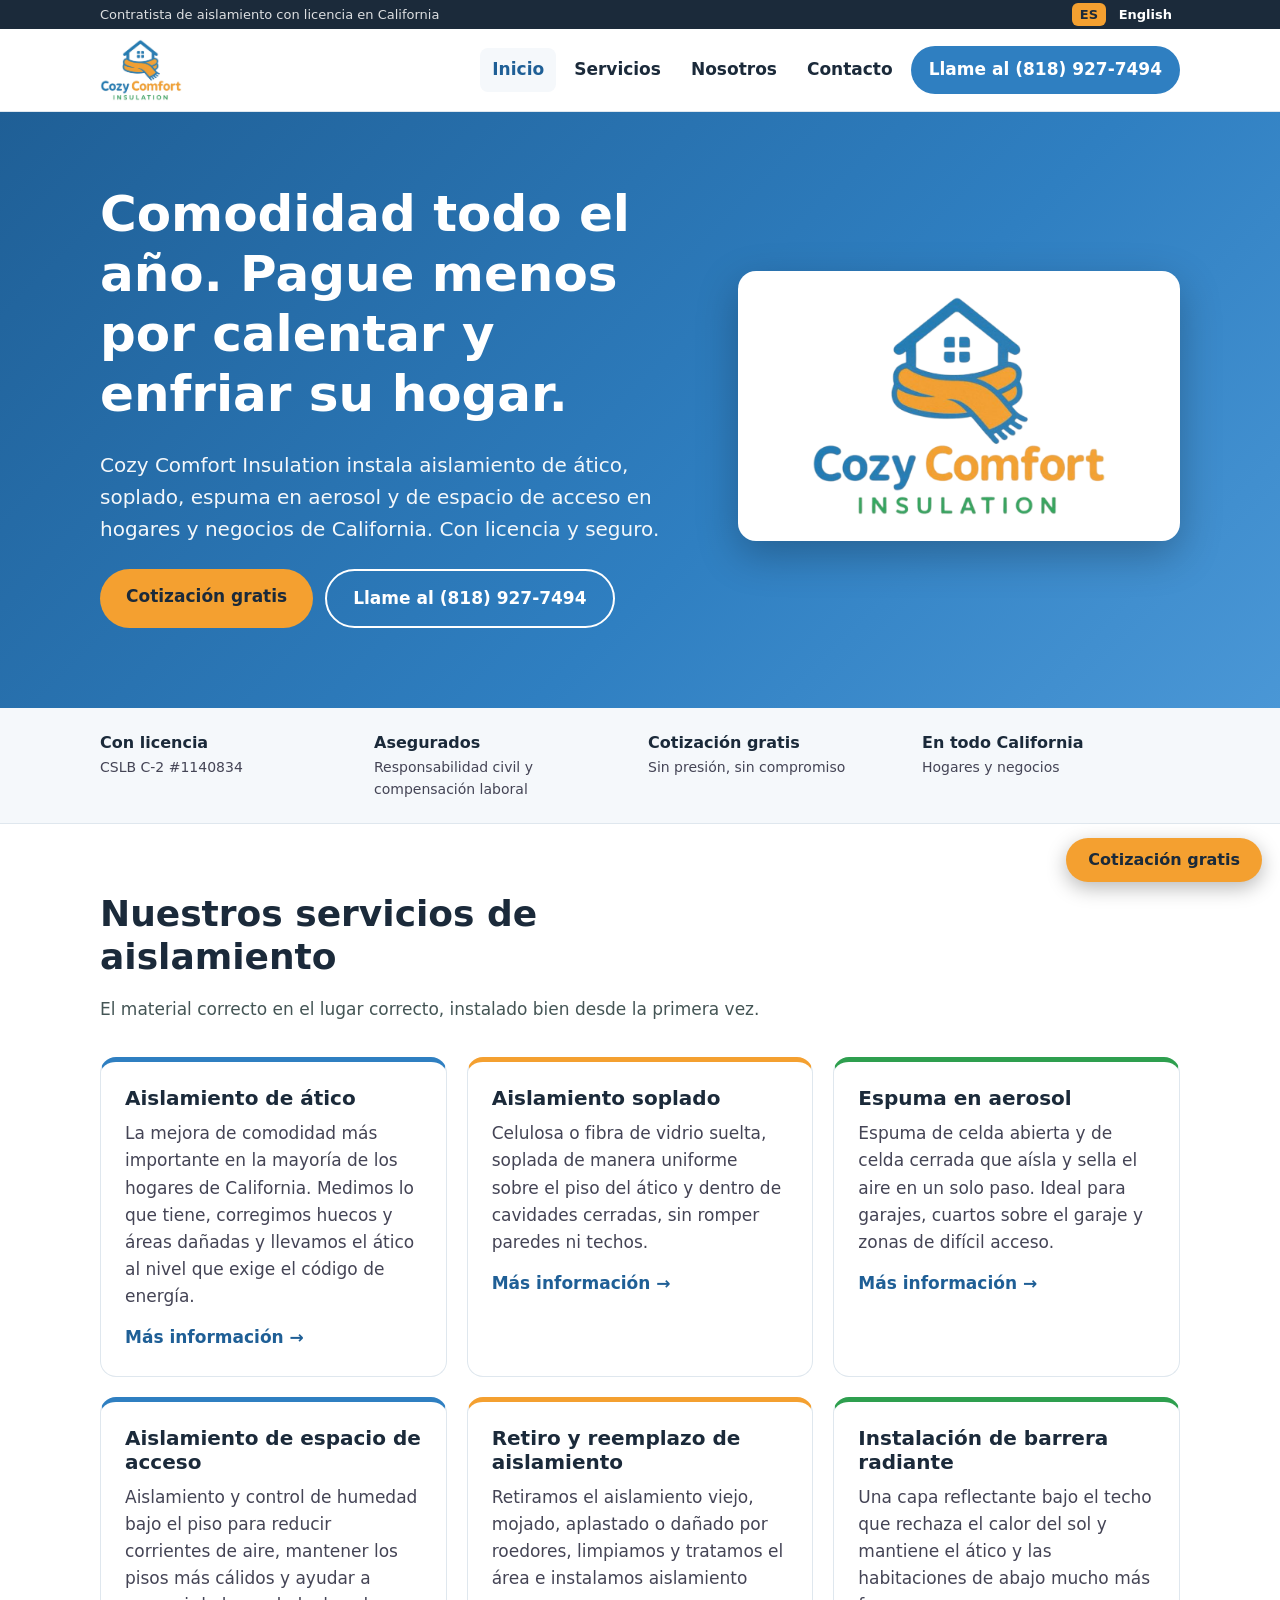
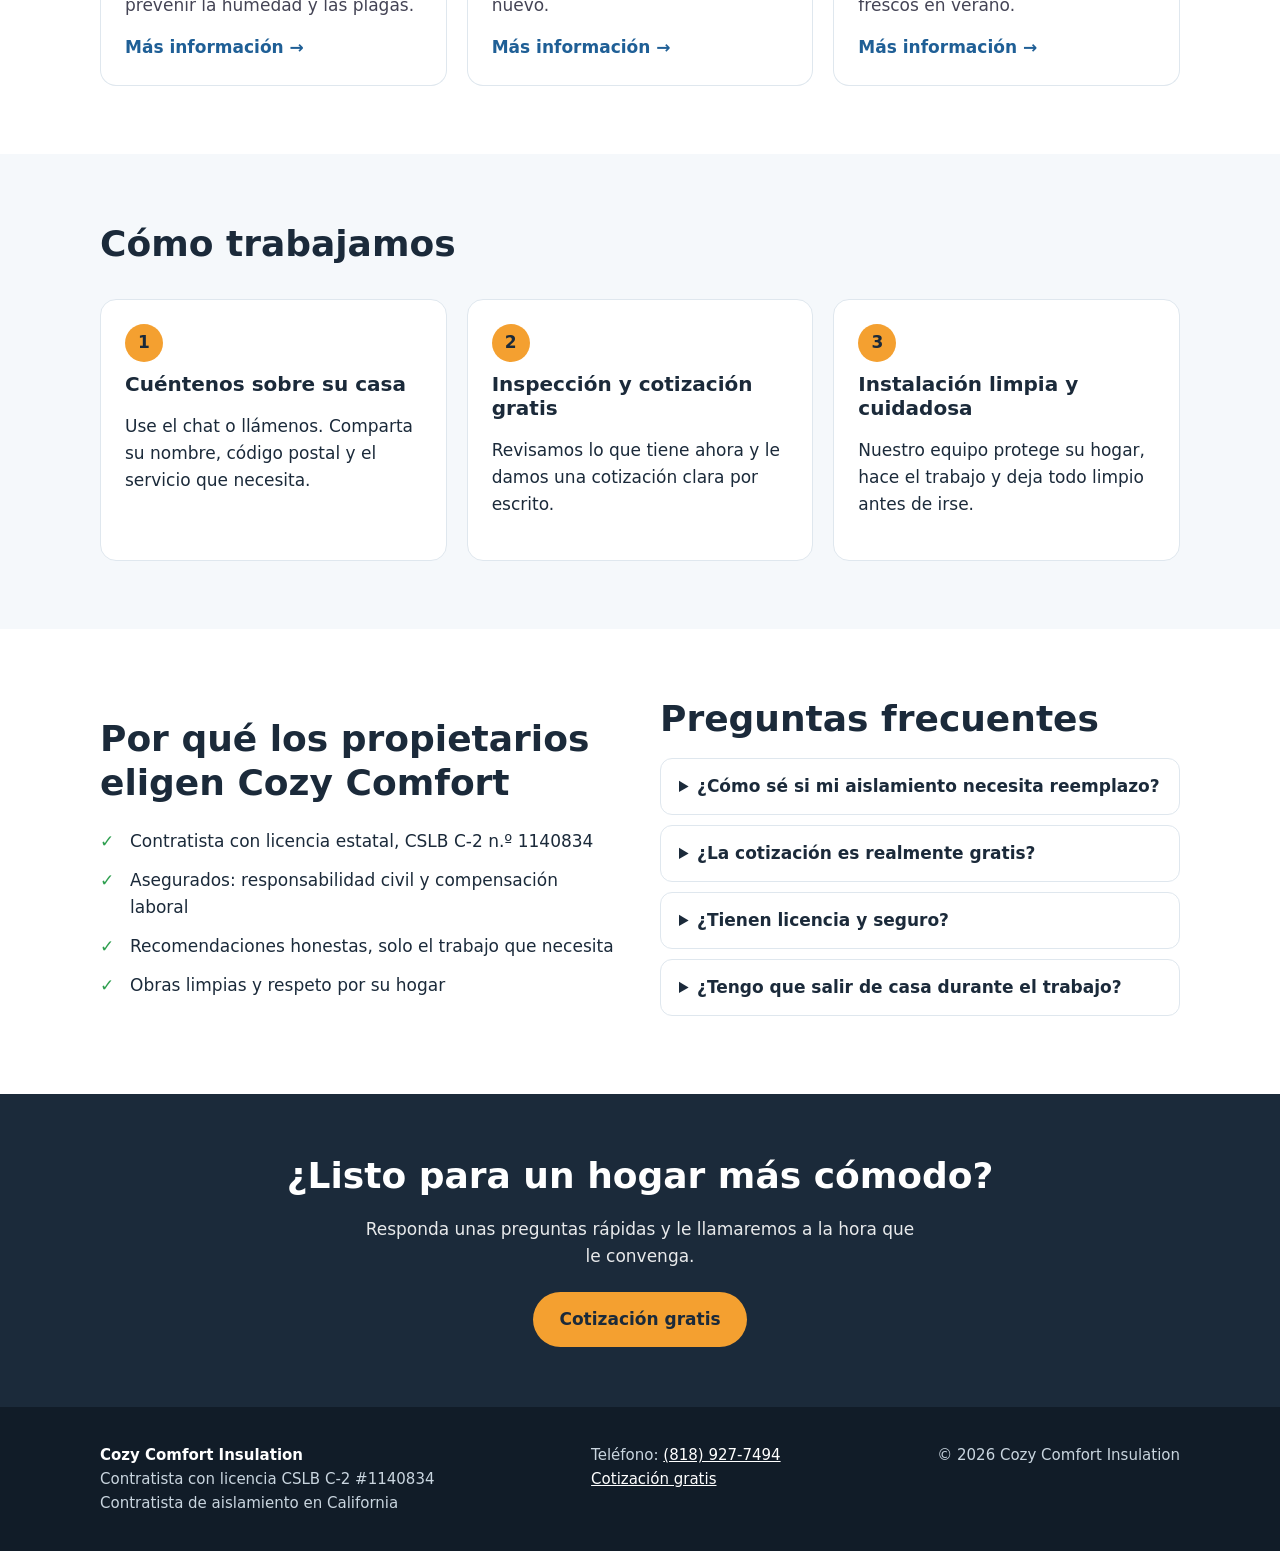
==== docs/es/index.html @ 7306c647 "Cozy Comfort Insulation preview site (noindex)" ====
<!DOCTYPE html><html lang="es"><head><meta charset="utf-8"><meta name="viewport" content="width=device-width,initial-scale=1">
<title>Contratista de aislamiento en California | Cozy Comfort Insulation</title><meta name="description" content="Contratista de aislamiento con licencia en California. Ático, soplado, espuma, espacio de acceso, retiro y barrera radiante. Cotización gratis. Llame al (818) 927-7494."><meta name="robots" content="noindex,nofollow">
<link rel="alternate" hreflang="en" href="../index.html"><link rel="alternate" hreflang="es" href="index.html"><link rel="alternate" hreflang="x-default" href="../index.html">
<link rel="icon" href="../assets/favicon.png"><link rel="apple-touch-icon" href="../assets/favicon-192.png"><link rel="stylesheet" href="../assets/site.css"></head><body>
<div class="lang"><div class="wrap"><span class="l">Contratista de aislamiento con licencia en California</span><span><b>ES</b> <a href="../index.html" hreflang="en" lang="en">English</a></span></div></div>
<header class="top"><div class="wrap"><a class="logo" href="index.html"><img src="../assets/logo.png" alt="Cozy Comfort Insulation" width="130" height="62"></a><nav><a href="index.html" class=on>Inicio</a><a href="services.html">Servicios</a><a href="about.html">Nosotros</a><a href="contact.html">Contacto</a><a class="btn blue" href="tel:+18189277494" style="padding:10px 18px">Llame al (818) 927-7494</a></nav></div></header>

<section class="hero"><div class="wrap"><div>
<h1>Comodidad todo el año. Pague menos por calentar y enfriar su hogar.</h1>
<p class="lead">Cozy Comfort Insulation instala aislamiento de ático, soplado, espuma en aerosol y de espacio de acceso en hogares y negocios de California. Con licencia y seguro.</p>
<div class="acts"><a class="btn" href="#" data-cozy-chat>Cotización gratis</a><a class="btn line" href="tel:+18189277494">Llame al (818) 927-7494</a></div></div>
<div class="card"><img src="../assets/logo.png" alt="Cozy Comfort Insulation" width="300" height="226"></div></div></section>
<div class="trust"><div class="wrap"><div><b>Con licencia</b>CSLB C-2 #1140834</div><div><b>Asegurados</b>Responsabilidad civil y compensación laboral</div><div><b>Cotización gratis</b>Sin presión, sin compromiso</div><div><b>En todo California</b>Hogares y negocios</div></div></div>
<section class="s"><div class="wrap"><div class="sec-h"><h2>Nuestros servicios de aislamiento</h2><p>El material correcto en el lugar correcto, instalado bien desde la primera vez.</p></div><div class="grid"><div class="card2"><h3>Aislamiento de ático</h3><p>La mejora de comodidad más importante en la mayoría de los hogares de California. Medimos lo que tiene, corregimos huecos y áreas dañadas y llevamos el ático al nivel que exige el código de energía.</p><a class="more" href="services.html#attic">Más información →</a></div><div class="card2"><h3>Aislamiento soplado</h3><p>Celulosa o fibra de vidrio suelta, soplada de manera uniforme sobre el piso del ático y dentro de cavidades cerradas, sin romper paredes ni techos.</p><a class="more" href="services.html#blown">Más información →</a></div><div class="card2"><h3>Espuma en aerosol</h3><p>Espuma de celda abierta y de celda cerrada que aísla y sella el aire en un solo paso. Ideal para garajes, cuartos sobre el garaje y zonas de difícil acceso.</p><a class="more" href="services.html#foam">Más información →</a></div><div class="card2"><h3>Aislamiento de espacio de acceso</h3><p>Aislamiento y control de humedad bajo el piso para reducir corrientes de aire, mantener los pisos más cálidos y ayudar a prevenir la humedad y las plagas.</p><a class="more" href="services.html#crawl">Más información →</a></div><div class="card2"><h3>Retiro y reemplazo de aislamiento</h3><p>Retiramos el aislamiento viejo, mojado, aplastado o dañado por roedores, limpiamos y tratamos el área e instalamos aislamiento nuevo.</p><a class="more" href="services.html#removal">Más información →</a></div><div class="card2"><h3>Instalación de barrera radiante</h3><p>Una capa reflectante bajo el techo que rechaza el calor del sol y mantiene el ático y las habitaciones de abajo mucho más frescos en verano.</p><a class="more" href="services.html#radiant">Más información →</a></div></div></div></section>
<section class="s alt"><div class="wrap"><div class="sec-h"><h2>Cómo trabajamos</h2></div><div class="steps">
<div><h3>Cuéntenos sobre su casa</h3><p>Use el chat o llámenos. Comparta su nombre, código postal y el servicio que necesita.</p></div>
<div><h3>Inspección y cotización gratis</h3><p>Revisamos lo que tiene ahora y le damos una cotización clara por escrito.</p></div>
<div><h3>Instalación limpia y cuidadosa</h3><p>Nuestro equipo protege su hogar, hace el trabajo y deja todo limpio antes de irse.</p></div></div></div></section>
<section class="s"><div class="wrap two"><div><h2>Por qué los propietarios eligen Cozy Comfort</h2>
<ul class="ck"><li>Contratista con licencia estatal, CSLB C-2 n.º 1140834</li><li>Asegurados: responsabilidad civil y compensación laboral</li><li>Recomendaciones honestas, solo el trabajo que necesita</li><li>Obras limpias y respeto por su hogar</li></ul></div>
<div><h2>Preguntas frecuentes</h2><details><summary>¿Cómo sé si mi aislamiento necesita reemplazo?</summary><p>Las señales comunes son habitaciones demasiado calientes o frías, facturas de energía altas, corrientes de aire, temperaturas desiguales entre pisos, o aislamiento mojado, aplastado o alterado por plagas. Lo inspeccionamos y le decimos con claridad lo que necesita.</p></details><details><summary>¿La cotización es realmente gratis?</summary><p>Sí. Cuéntenos sobre su casa en el chat o llámenos y le daremos una cotización gratis y sin compromiso.</p></details><details><summary>¿Tienen licencia y seguro?</summary><p>Sí. Cozy Comfort Insulation tiene la licencia CSLB C-2 (aislamiento y acústica) de California n.º 1140834 y cuenta con seguro de responsabilidad civil y de compensación laboral.</p></details><details><summary>¿Tengo que salir de casa durante el trabajo?</summary><p>Normalmente no. La mayoría de los trabajos de ático y aislamiento soplado se hacen en un día con usted en casa. Le avisaremos con anticipación si un trabajo requiere algo distinto.</p></details></div></div></section>
<section class="cta"><div class="wrap"><h2>¿Listo para un hogar más cómodo?</h2><p>Responda unas preguntas rápidas y le llamaremos a la hora que le convenga.</p><a class="btn" href="#" data-cozy-chat>Cotización gratis</a></div></section>
<footer><div class="wrap"><div><b style="color:#fff">Cozy Comfort Insulation</b><br>Contratista con licencia CSLB C-2 #1140834<br>Contratista de aislamiento en California</div>
<div>Teléfono: <a href="tel:+18189277494">(818) 927-7494</a><br><a href="#" data-cozy-chat>Cotización gratis</a></div>
<div>© 2026 Cozy Comfort Insulation</div></div></footer>
<script src="../assets/cozy-chat.js" defer></script></body></html>
---- docs/assets/site.css ----
:root{--blue:#2f7fc1;--blue-d:#1f5f96;--orange:#f4a030;--green:#2e9f4f;--ink:#1b2a3a;--soft:#f5f8fb;--line:#dfe7ee}
*{box-sizing:border-box}html{scroll-behavior:smooth}body{margin:0;font:17px/1.6 system-ui,-apple-system,"Segoe UI",Roboto,Arial,sans-serif;color:var(--ink);background:#fff}
img{max-width:100%;height:auto}a{color:var(--blue-d)}h1,h2,h3{line-height:1.2;margin:0 0 .5em}h1{font-size:clamp(30px,5vw,50px)}h2{font-size:clamp(25px,3.4vw,36px)}h3{font-size:20px}
.wrap{max-width:1120px;margin:0 auto;padding:0 20px}
.lang{background:var(--ink);color:#fff;font:600 13px/1 system-ui,sans-serif}.lang .wrap{display:flex;justify-content:space-between;align-items:center;padding:8px 20px}
.lang a{color:#fff;text-decoration:none;padding:4px 8px;border-radius:6px}.lang b{background:var(--orange);color:var(--ink);padding:4px 8px;border-radius:6px}.lang .l{opacity:.85;font-weight:500}
header.top{background:#fff;border-bottom:1px solid var(--line);position:sticky;top:0;z-index:50}header.top .wrap{display:flex;align-items:center;gap:20px;padding:10px 20px}
.logo img{height:62px;width:auto;display:block}nav{margin-left:auto;display:flex;gap:6px;flex-wrap:wrap;align-items:center}nav a{color:var(--ink);text-decoration:none;font-weight:600;padding:8px 12px;border-radius:8px}nav a:hover,nav a.on{background:var(--soft);color:var(--blue-d)}
.btn{display:inline-block;background:var(--orange);color:var(--ink)!important;font-weight:800;border-radius:999px;padding:14px 26px;text-decoration:none;border:0;cursor:pointer;font-size:17px}.btn:hover{filter:brightness(.95)}
.btn.line{background:transparent;border:2px solid #fff;color:#fff!important}.btn.blue{background:var(--blue);color:#fff!important}
.hero{background:linear-gradient(135deg,var(--blue-d),var(--blue) 60%,#4a97d6);color:#fff;padding:72px 0 80px}.hero .wrap{display:grid;grid-template-columns:1.15fr .85fr;gap:40px;align-items:center}
.hero p.lead{font-size:20px;opacity:.95;max-width:560px}.hero .acts{display:flex;gap:12px;flex-wrap:wrap;margin-top:24px}
.hero .card{background:#fff;border-radius:18px;padding:22px;color:var(--ink);box-shadow:0 14px 40px rgba(0,0,0,.25)}.hero .card img{width:100%;max-width:300px;display:block;margin:0 auto}
.trust{background:var(--soft);border-bottom:1px solid var(--line)}.trust .wrap{display:grid;grid-template-columns:repeat(4,1fr);gap:16px;padding:22px 20px}.trust div{font-size:14px;color:#445}.trust b{display:block;font-size:16px;color:var(--ink)}
section.s{padding:68px 0}section.alt{background:var(--soft)}.sec-h{max-width:680px;margin-bottom:34px}.sec-h p{color:#455;margin:0}
.grid{display:grid;grid-template-columns:repeat(3,1fr);gap:20px}.card2{background:#fff;border:1px solid var(--line);border-radius:16px;padding:24px;border-top:5px solid var(--blue)}.card2:nth-child(3n+2){border-top-color:var(--orange)}.card2:nth-child(3n){border-top-color:var(--green)}.card2 p{margin:0 0 14px;color:#445}.card2 a.more{font-weight:700;text-decoration:none}
.steps{display:grid;grid-template-columns:repeat(3,1fr);gap:20px;counter-reset:st}.steps div{background:#fff;border-radius:16px;padding:24px;border:1px solid var(--line)}.steps div::before{counter-increment:st;content:counter(st);display:inline-grid;place-items:center;width:38px;height:38px;border-radius:50%;background:var(--orange);color:var(--ink);font-weight:800;margin-bottom:10px}
.two{display:grid;grid-template-columns:1fr 1fr;gap:40px;align-items:center}ul.ck{list-style:none;padding:0;margin:0}ul.ck li{padding:6px 0 6px 30px;position:relative}ul.ck li::before{content:"✓";position:absolute;left:0;color:var(--green);font-weight:800}
details{background:#fff;border:1px solid var(--line);border-radius:12px;padding:14px 18px;margin-bottom:10px}summary{font-weight:700;cursor:pointer}details p{margin:10px 0 0;color:#445}
.cta{background:var(--ink);color:#fff;text-align:center;padding:60px 0}.cta p{opacity:.9;max-width:560px;margin:0 auto 22px}
footer{background:#111c28;color:#c9d5df;padding:36px 0;font-size:15px}footer .wrap{display:flex;flex-wrap:wrap;gap:20px;justify-content:space-between}footer a{color:#fff}
.phead{background:var(--soft);padding:44px 0;border-bottom:1px solid var(--line)}
@media(max-width:860px){.hero .wrap,.two{grid-template-columns:1fr}.grid,.steps{grid-template-columns:1fr}.trust .wrap{grid-template-columns:1fr 1fr}.hero{padding:44px 0 52px}nav{margin:0;width:100%}header.top .wrap{flex-wrap:wrap}.logo img{height:52px}nav a{padding:6px 9px}}
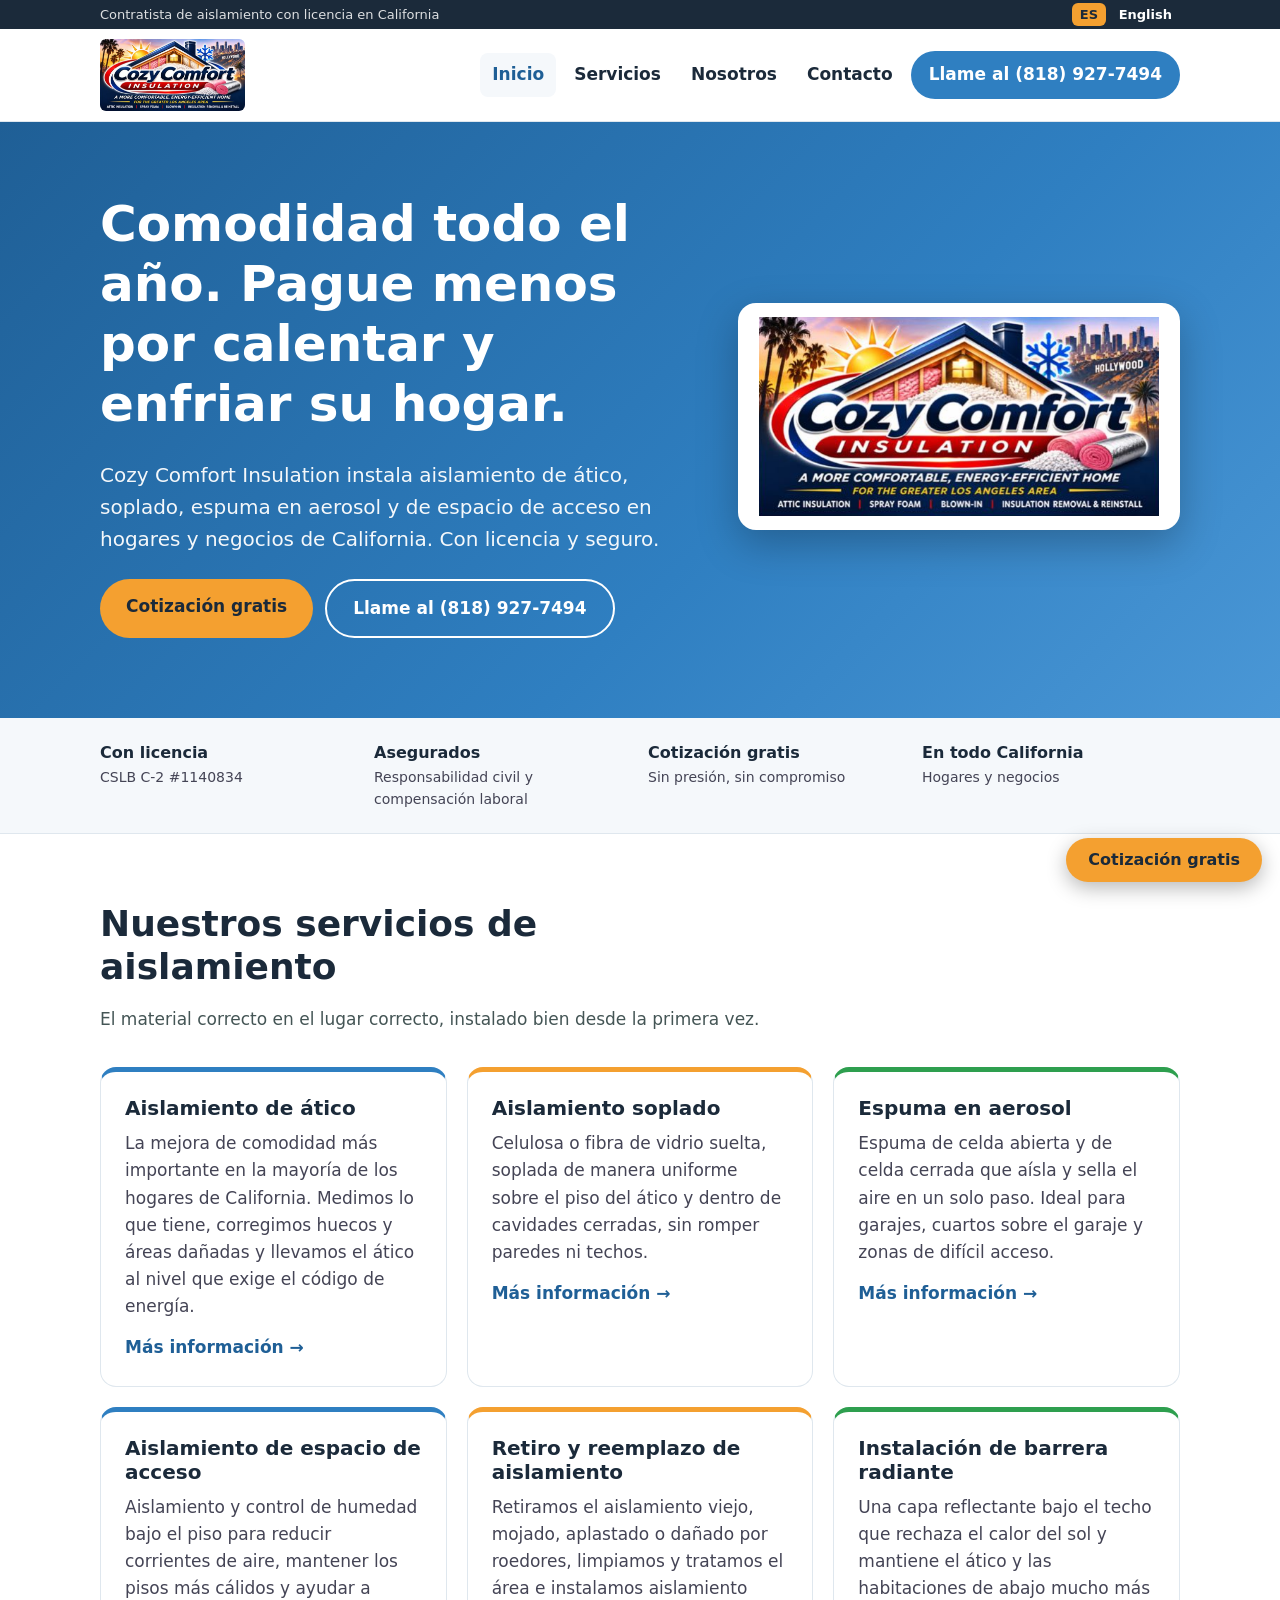
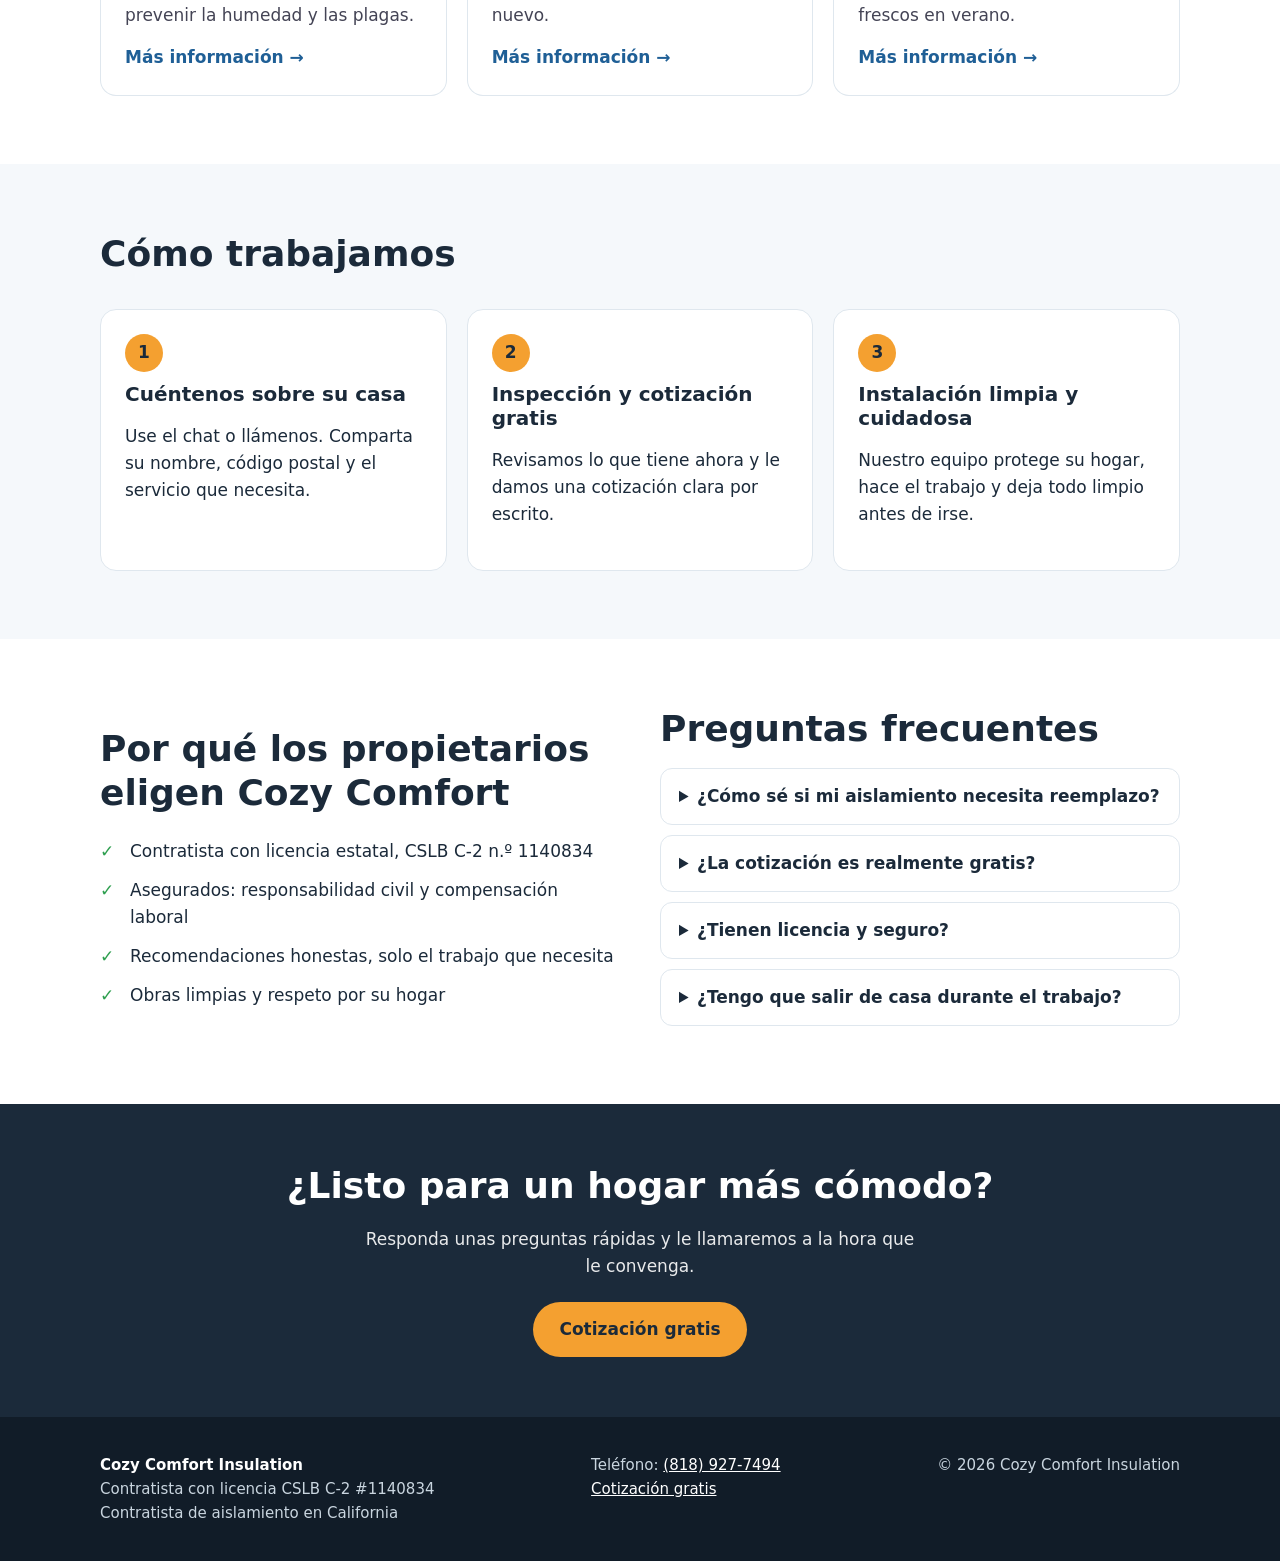
==== commit 8a14ee55: "Use new logo (cropped banner from group picture)" ====
--- a/docs/es/index.html
+++ b/docs/es/index.html
@@ -3,13 +3,13 @@
 <link rel="alternate" hreflang="en" href="../index.html"><link rel="alternate" hreflang="es" href="index.html"><link rel="alternate" hreflang="x-default" href="../index.html">
 <link rel="icon" href="../assets/favicon.png"><link rel="apple-touch-icon" href="../assets/favicon-192.png"><link rel="stylesheet" href="../assets/site.css"></head><body>
 <div class="lang"><div class="wrap"><span class="l">Contratista de aislamiento con licencia en California</span><span><b>ES</b> <a href="../index.html" hreflang="en" lang="en">English</a></span></div></div>
-<header class="top"><div class="wrap"><a class="logo" href="index.html"><img src="../assets/logo.png" alt="Cozy Comfort Insulation" width="130" height="62"></a><nav><a href="index.html" class=on>Inicio</a><a href="services.html">Servicios</a><a href="about.html">Nosotros</a><a href="contact.html">Contacto</a><a class="btn blue" href="tel:+18189277494" style="padding:10px 18px">Llame al (818) 927-7494</a></nav></div></header>
+<header class="top"><div class="wrap"><a class="logo" href="index.html"><img src="../assets/logo.png" alt="Cozy Comfort Insulation" width="145" height="72"></a><nav><a href="index.html" class=on>Inicio</a><a href="services.html">Servicios</a><a href="about.html">Nosotros</a><a href="contact.html">Contacto</a><a class="btn blue" href="tel:+18189277494" style="padding:10px 18px">Llame al (818) 927-7494</a></nav></div></header>
 
 <section class="hero"><div class="wrap"><div>
 <h1>Comodidad todo el año. Pague menos por calentar y enfriar su hogar.</h1>
 <p class="lead">Cozy Comfort Insulation instala aislamiento de ático, soplado, espuma en aerosol y de espacio de acceso en hogares y negocios de California. Con licencia y seguro.</p>
 <div class="acts"><a class="btn" href="#" data-cozy-chat>Cotización gratis</a><a class="btn line" href="tel:+18189277494">Llame al (818) 927-7494</a></div></div>
-<div class="card"><img src="../assets/logo.png" alt="Cozy Comfort Insulation" width="300" height="226"></div></div></section>
+<div class="card"><img src="../assets/logo.png" alt="Cozy Comfort Insulation" width="400" height="199"></div></div></section>
 <div class="trust"><div class="wrap"><div><b>Con licencia</b>CSLB C-2 #1140834</div><div><b>Asegurados</b>Responsabilidad civil y compensación laboral</div><div><b>Cotización gratis</b>Sin presión, sin compromiso</div><div><b>En todo California</b>Hogares y negocios</div></div></div>
 <section class="s"><div class="wrap"><div class="sec-h"><h2>Nuestros servicios de aislamiento</h2><p>El material correcto en el lugar correcto, instalado bien desde la primera vez.</p></div><div class="grid"><div class="card2"><h3>Aislamiento de ático</h3><p>La mejora de comodidad más importante en la mayoría de los hogares de California. Medimos lo que tiene, corregimos huecos y áreas dañadas y llevamos el ático al nivel que exige el código de energía.</p><a class="more" href="services.html#attic">Más información →</a></div><div class="card2"><h3>Aislamiento soplado</h3><p>Celulosa o fibra de vidrio suelta, soplada de manera uniforme sobre el piso del ático y dentro de cavidades cerradas, sin romper paredes ni techos.</p><a class="more" href="services.html#blown">Más información →</a></div><div class="card2"><h3>Espuma en aerosol</h3><p>Espuma de celda abierta y de celda cerrada que aísla y sella el aire en un solo paso. Ideal para garajes, cuartos sobre el garaje y zonas de difícil acceso.</p><a class="more" href="services.html#foam">Más información →</a></div><div class="card2"><h3>Aislamiento de espacio de acceso</h3><p>Aislamiento y control de humedad bajo el piso para reducir corrientes de aire, mantener los pisos más cálidos y ayudar a prevenir la humedad y las plagas.</p><a class="more" href="services.html#crawl">Más información →</a></div><div class="card2"><h3>Retiro y reemplazo de aislamiento</h3><p>Retiramos el aislamiento viejo, mojado, aplastado o dañado por roedores, limpiamos y tratamos el área e instalamos aislamiento nuevo.</p><a class="more" href="services.html#removal">Más información →</a></div><div class="card2"><h3>Instalación de barrera radiante</h3><p>Una capa reflectante bajo el techo que rechaza el calor del sol y mantiene el ático y las habitaciones de abajo mucho más frescos en verano.</p><a class="more" href="services.html#radiant">Más información →</a></div></div></div></section>
 <section class="s alt"><div class="wrap"><div class="sec-h"><h2>Cómo trabajamos</h2></div><div class="steps">
--- a/docs/assets/site.css
+++ b/docs/assets/site.css
@@ -6,12 +6,12 @@
 .lang{background:var(--ink);color:#fff;font:600 13px/1 system-ui,sans-serif}.lang .wrap{display:flex;justify-content:space-between;align-items:center;padding:8px 20px}
 .lang a{color:#fff;text-decoration:none;padding:4px 8px;border-radius:6px}.lang b{background:var(--orange);color:var(--ink);padding:4px 8px;border-radius:6px}.lang .l{opacity:.85;font-weight:500}
 header.top{background:#fff;border-bottom:1px solid var(--line);position:sticky;top:0;z-index:50}header.top .wrap{display:flex;align-items:center;gap:20px;padding:10px 20px}
-.logo img{height:62px;width:auto;display:block}nav{margin-left:auto;display:flex;gap:6px;flex-wrap:wrap;align-items:center}nav a{color:var(--ink);text-decoration:none;font-weight:600;padding:8px 12px;border-radius:8px}nav a:hover,nav a.on{background:var(--soft);color:var(--blue-d)}
+.logo img{height:72px;border-radius:6px;width:auto;display:block}nav{margin-left:auto;display:flex;gap:6px;flex-wrap:wrap;align-items:center}nav a{color:var(--ink);text-decoration:none;font-weight:600;padding:8px 12px;border-radius:8px}nav a:hover,nav a.on{background:var(--soft);color:var(--blue-d)}
 .btn{display:inline-block;background:var(--orange);color:var(--ink)!important;font-weight:800;border-radius:999px;padding:14px 26px;text-decoration:none;border:0;cursor:pointer;font-size:17px}.btn:hover{filter:brightness(.95)}
 .btn.line{background:transparent;border:2px solid #fff;color:#fff!important}.btn.blue{background:var(--blue);color:#fff!important}
 .hero{background:linear-gradient(135deg,var(--blue-d),var(--blue) 60%,#4a97d6);color:#fff;padding:72px 0 80px}.hero .wrap{display:grid;grid-template-columns:1.15fr .85fr;gap:40px;align-items:center}
 .hero p.lead{font-size:20px;opacity:.95;max-width:560px}.hero .acts{display:flex;gap:12px;flex-wrap:wrap;margin-top:24px}
-.hero .card{background:#fff;border-radius:18px;padding:22px;color:var(--ink);box-shadow:0 14px 40px rgba(0,0,0,.25)}.hero .card img{width:100%;max-width:300px;display:block;margin:0 auto}
+.hero .card{background:#fff;border-radius:18px;padding:14px;color:var(--ink);box-shadow:0 14px 40px rgba(0,0,0,.25)}.hero .card img{width:100%;max-width:400px;display:block;margin:0 auto}
 .trust{background:var(--soft);border-bottom:1px solid var(--line)}.trust .wrap{display:grid;grid-template-columns:repeat(4,1fr);gap:16px;padding:22px 20px}.trust div{font-size:14px;color:#445}.trust b{display:block;font-size:16px;color:var(--ink)}
 section.s{padding:68px 0}section.alt{background:var(--soft)}.sec-h{max-width:680px;margin-bottom:34px}.sec-h p{color:#455;margin:0}
 .grid{display:grid;grid-template-columns:repeat(3,1fr);gap:20px}.card2{background:#fff;border:1px solid var(--line);border-radius:16px;padding:24px;border-top:5px solid var(--blue)}.card2:nth-child(3n+2){border-top-color:var(--orange)}.card2:nth-child(3n){border-top-color:var(--green)}.card2 p{margin:0 0 14px;color:#445}.card2 a.more{font-weight:700;text-decoration:none}
